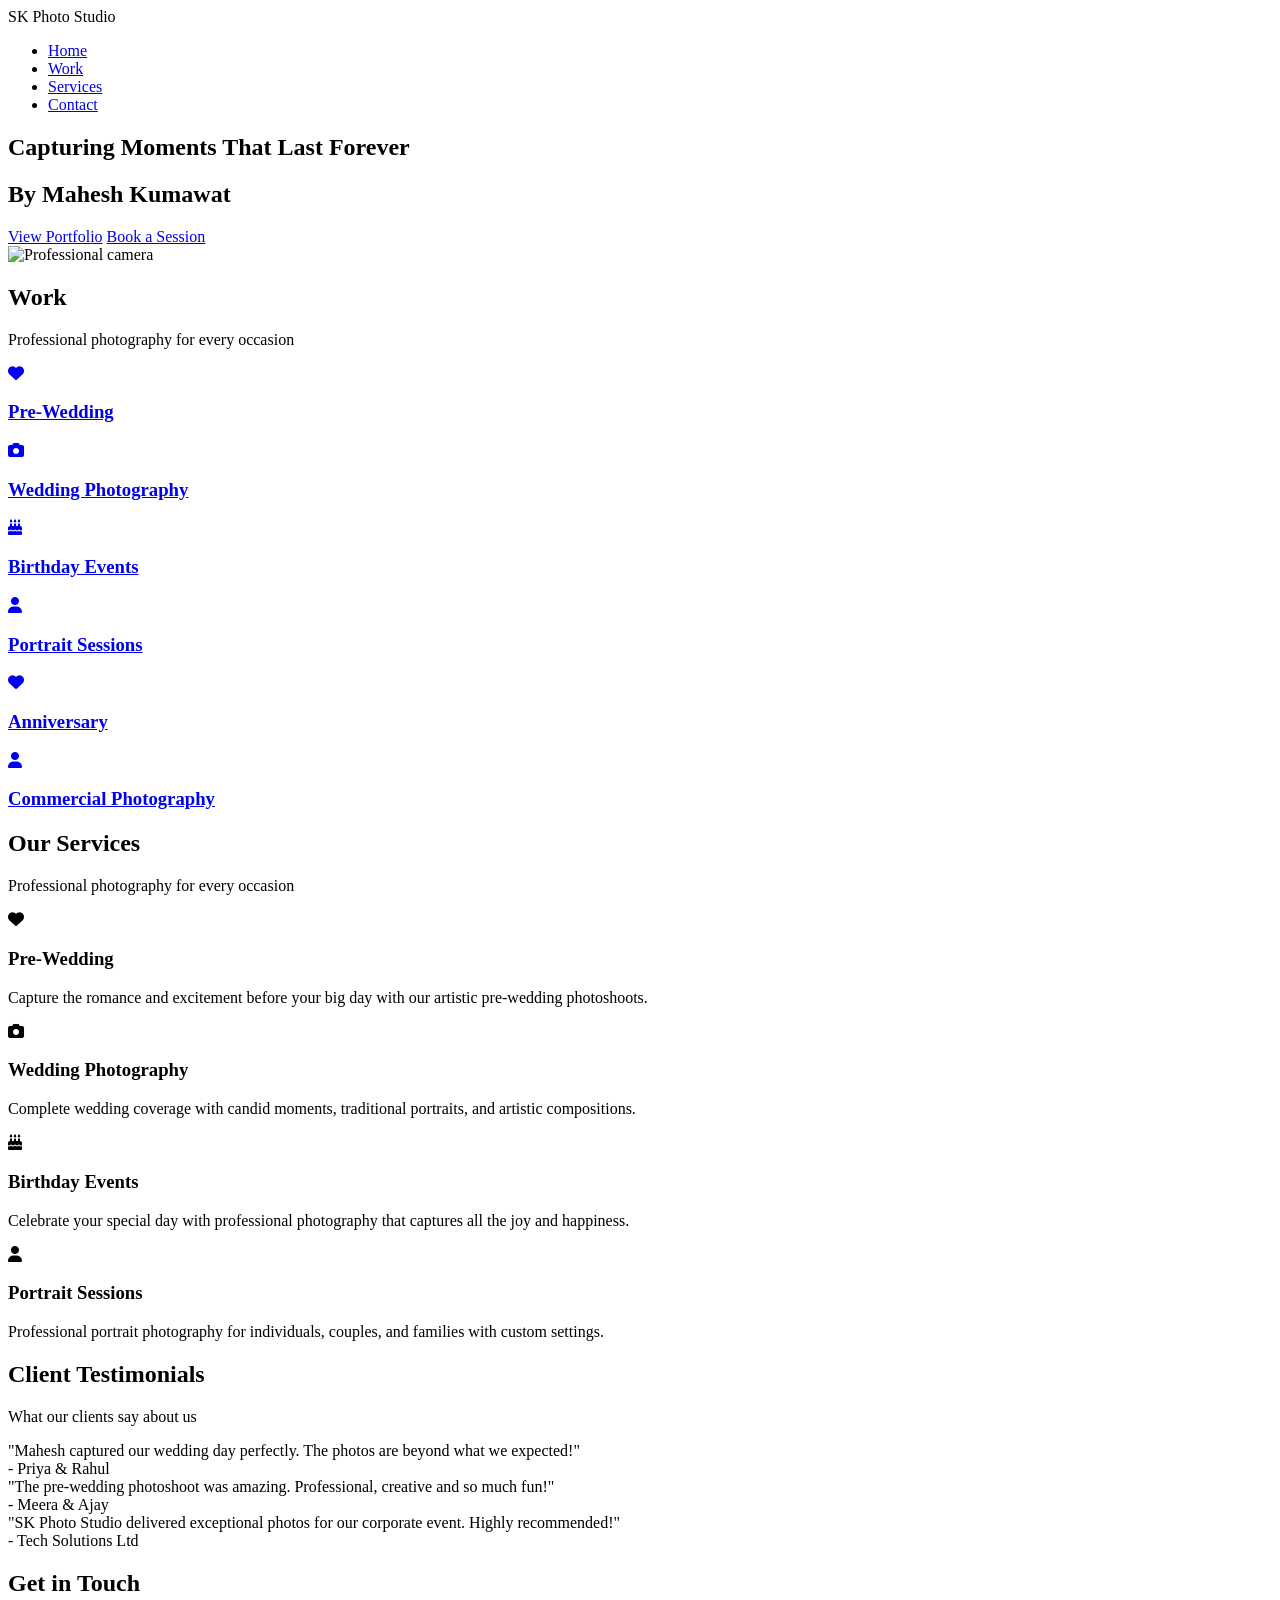
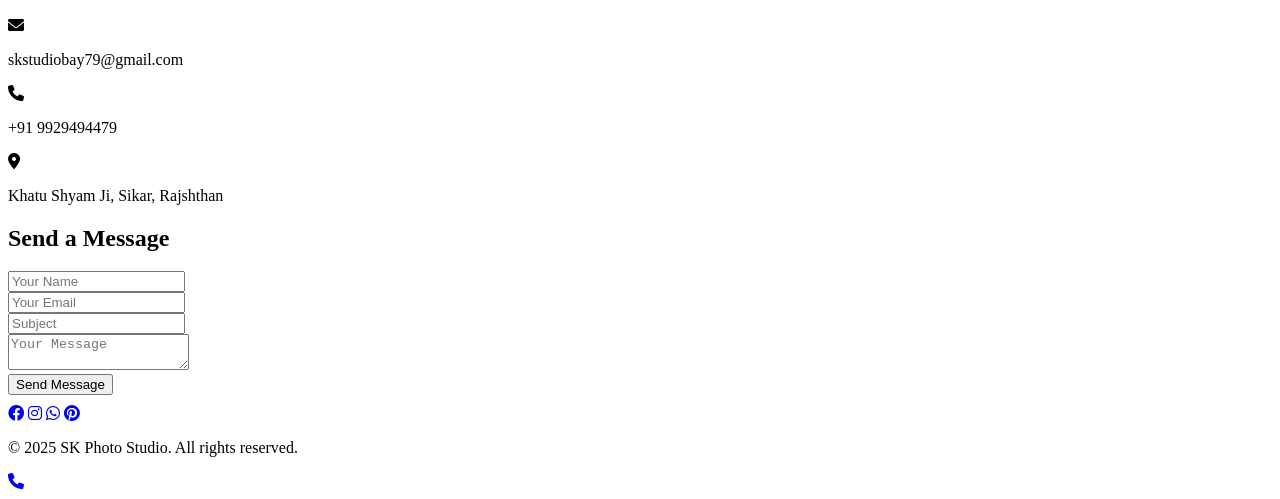
==== index.html @ 9fc98cee "Add files via upload" ====
<!DOCTYPE html>
<html lang="en">

<head>
    <meta charset="UTF-8">
    <meta http-equiv="X-UA-Compatible" content="IE=edge">
    <meta name="viewport" content="width=device-width, initial-scale=1.0">
    <title>SK Photo Studio | Professional Photography</title>
    <link rel="stylesheet" href="style.css">
    <link rel="stylesheet" href="https://cdnjs.cloudflare.com/ajax/libs/font-awesome/6.0.0/css/all.min.css">
</head>

<body>
    <header>
        <nav class="navbar">
            <div class="logo">SK Photo Studio</div>
            <ul class="nav-links">
                <li><a href="#hero">Home</a></li>
                <li><a href="#work">Work</a></li>
                <li><a href="#services">Services</a></li>
                <li><a href="#contact">Contact</a></li>
            </ul>
            <div class="hamburger">
                <span></span>
                <span></span>
                <span></span>
            </div>
        </nav>
    </header>

    <main>
        <section id="hero" class="hero-section">
            <div class="hero-content">
                <h1>Capturing Moments That Last Forever</h1>
                <h2>By Mahesh Kumawat</h2>
                <div class="hero-buttons">
                    <a href="#portfolio" class="btn primary-btn">View Portfolio</a>
                    <a href="#contact" class="btn secondary-btn">Book a Session</a>
                </div>
            </div>
            <div class="hero-image">
                <img src="camera.jpg" alt="Professional camera">
            </div>
        </section>

        <section id="work" class="services-section">
            <div class="section-header">
                <h2>Work</h2>
                <p>Professional photography for every occasion</p>
            </div>

            <div class="services-container">
                <a href="pre.html" target="_blank">
                    <div class="service-card">
                        <div class="icon"><i class="fas fa-heart"></i></div>
                        <h3>Pre-Wedding</h3>
                    </div>
                </a>
                <a href="wedding.html" target="_blank">
                    <div class="service-card">
                        <div class="icon"><i class="fas fa-camera"></i></div>
                        <h3>Wedding Photography</h3>
                    </div>
                </a>
                <a href="birthday.html" target="_blank">
                    <div class="service-card">
                        <div class="icon"><i class="fas fa-birthday-cake"></i></div>
                        <h3>Birthday Events</h3>
                    </div>
                </a>
                <a href="portrait.html" target="_blank">
                    <div class="service-card">
                        <div class="icon"><i class="fas fa-user"></i></div>
                        <h3>Portrait Sessions</h3>
                    </div>
                </a>
                <a href="anniversary.html" target="_blank">
                    <div class="service-card">
                        <div class="icon"><i class="fas fa-heart"></i></div>
                        <h3>Anniversary</h3>
                    </div>
                </a>
                 <a href="commercial.html" target="_blank">
                    <div class="service-card">
                        <div class="icon"><i class="fas fa-user"></i></div>
                        <h3>Commercial Photography</h3>
                    </div>
                </a>
            </div>
        </section>
        <section id="services" class="services-section">
            <div class="section-header">
                <h2>Our Services</h2>
                <p>Professional photography for every occasion</p>
            </div>

            <div class="services-container">
                <div class="service-card">
                    <div class="icon"><i class="fas fa-heart"></i></div>
                    <h3>Pre-Wedding</h3>
                    <p>Capture the romance and excitement before your big day with our artistic pre-wedding photoshoots.
                    </p>
                </div>
                <div class="service-card">
                    <div class="icon"><i class="fas fa-camera"></i></div>
                    <h3>Wedding Photography</h3>
                    <p>Complete wedding coverage with candid moments, traditional portraits, and artistic compositions.
                    </p>
                </div>
                <div class="service-card">
                    <div class="icon"><i class="fas fa-birthday-cake"></i></div>
                    <h3>Birthday Events</h3>
                    <p>Celebrate your special day with professional photography that captures all the joy and happiness.
                    </p>
                </div>
                <div class="service-card">
                    <div class="icon"><i class="fas fa-user"></i></div>
                    <h3>Portrait Sessions</h3>
                    <p>Professional portrait photography for individuals, couples, and families with custom settings.
                    </p>
                </div>
            </div>
        </section>

        <section id="testimonials" class="testimonials-section">
            <div class="section-header">
                <h2>Client Testimonials</h2>
                <p>What our clients say about us</p>
            </div>

            <div class="testimonial-slider">
                <div class="testimonial">
                    <div class="quote">"Mahesh captured our wedding day perfectly. The photos are beyond what we
                        expected!"</div>
                    <div class="client">- Priya & Rahul</div>
                </div>
                <div class="testimonial">
                    <div class="quote">"The pre-wedding photoshoot was amazing. Professional, creative and so much fun!"
                    </div>
                    <div class="client">- Meera & Ajay</div>
                </div>
                <div class="testimonial">
                    <div class="quote">"SK Photo Studio delivered exceptional photos for our corporate event. Highly
                        recommended!"</div>
                    <div class="client">- Tech Solutions Ltd</div>
                </div>
            </div>
        </section>
    </main>

    <footer id="contact" class="contact-section">
        <div class="contact-container">
            <div class="contact-info">
                <h2>Get in Touch</h2>
                <div class="info-item">
                    <i class="fas fa-envelope"></i>
                    <p>skstudiobay79@gmail.com</p>
                </div>
                <div class="info-item">
                    <i class="fas fa-phone"></i>
                    <p>+91 9929494479</p>
                </div>
                <div class="info-item">
                    <i class="fas fa-map-marker-alt"></i>
                    <p>Khatu Shyam Ji, Sikar, Rajshthan</p>
                </div>
            </div>
            <div class="contact-form">
                <h2>Send a Message</h2>
                <form id="contactForm" action="https://api.web3forms.com/submit" method="POST">
                    <input type="hidden" name="access_key" value="7455a74b-efa6-48df-87e2-4ef5af4d7d85">
                    <div class="form-group">
                        <input name="name" type="text" id="name" placeholder="Your Name" required>
                    </div>
                    <div class="form-group">
                        <input name="email" type="email" id="email" placeholder="Your Email" required>
                    </div>
                    <div class="form-group">
                        <input name="subject" type="text" id="subject" placeholder="Subject" required>
                    </div>
                    <div class="form-group">
                        <textarea name="message" id="message" placeholder="Your Message" required></textarea>
                    </div>
                    <button type="submit" class="btn primary-btn">Send Message</button>
                    <div id="formStatus" style="margin-top:10px;"></div>
                </form>
            </div>
        </div>
        <div class="social-links">
            <a href="https://www.facebook.com/mahesh.sk.794"><i class="fab fa-facebook"></i></a>
            <a href="https://www.instagram.com/sk_studio__official?igsh=MWwzZjhxYjd3OHpmdg=="><i class="fab fa-instagram"></i></a>
            <!-- WhatsApp button -->
            <a href="https://wa.me/919929494479" target="_blank"><i class="fab fa-whatsapp"></i></a>
            <a href="https://www.pinterest.com/skstudiobay79/"><i class="fab fa-pinterest"></i></a>
        </div>
        <div class="copyright">
            <p>&copy; 2025 SK Photo Studio. All rights reserved.</p>
        </div>
    </footer>

    <!-- Floating Call Button -->
<a href="tel:+919929494479" class="floating-call-btn" title="Call Now">
    <i class="fas fa-phone"></i>
</a>
    <script src="script.js"></script>
    <script>
document.getElementById('contactForm').addEventListener('submit', async function(e) {
    e.preventDefault();
    const form = e.target;
    const formData = new FormData(form);
    const status = document.getElementById('formStatus');
    status.textContent = "Sending...";
    try {
        const response = await fetch(form.action, {
            method: 'POST',
            body: formData
        });
        if (response.ok) {
            status.textContent = "Message sent successfully!";
            status.style.color = "green";
            form.reset();
        } else {
            status.textContent = "Error sending message. Please try again.";
            status.style.color = "red";
        }
    } catch (err) {
        status.textContent = "Network error. Please try again.";
        status.style.color = "red";
    }
});
</script>
</body>


</html>
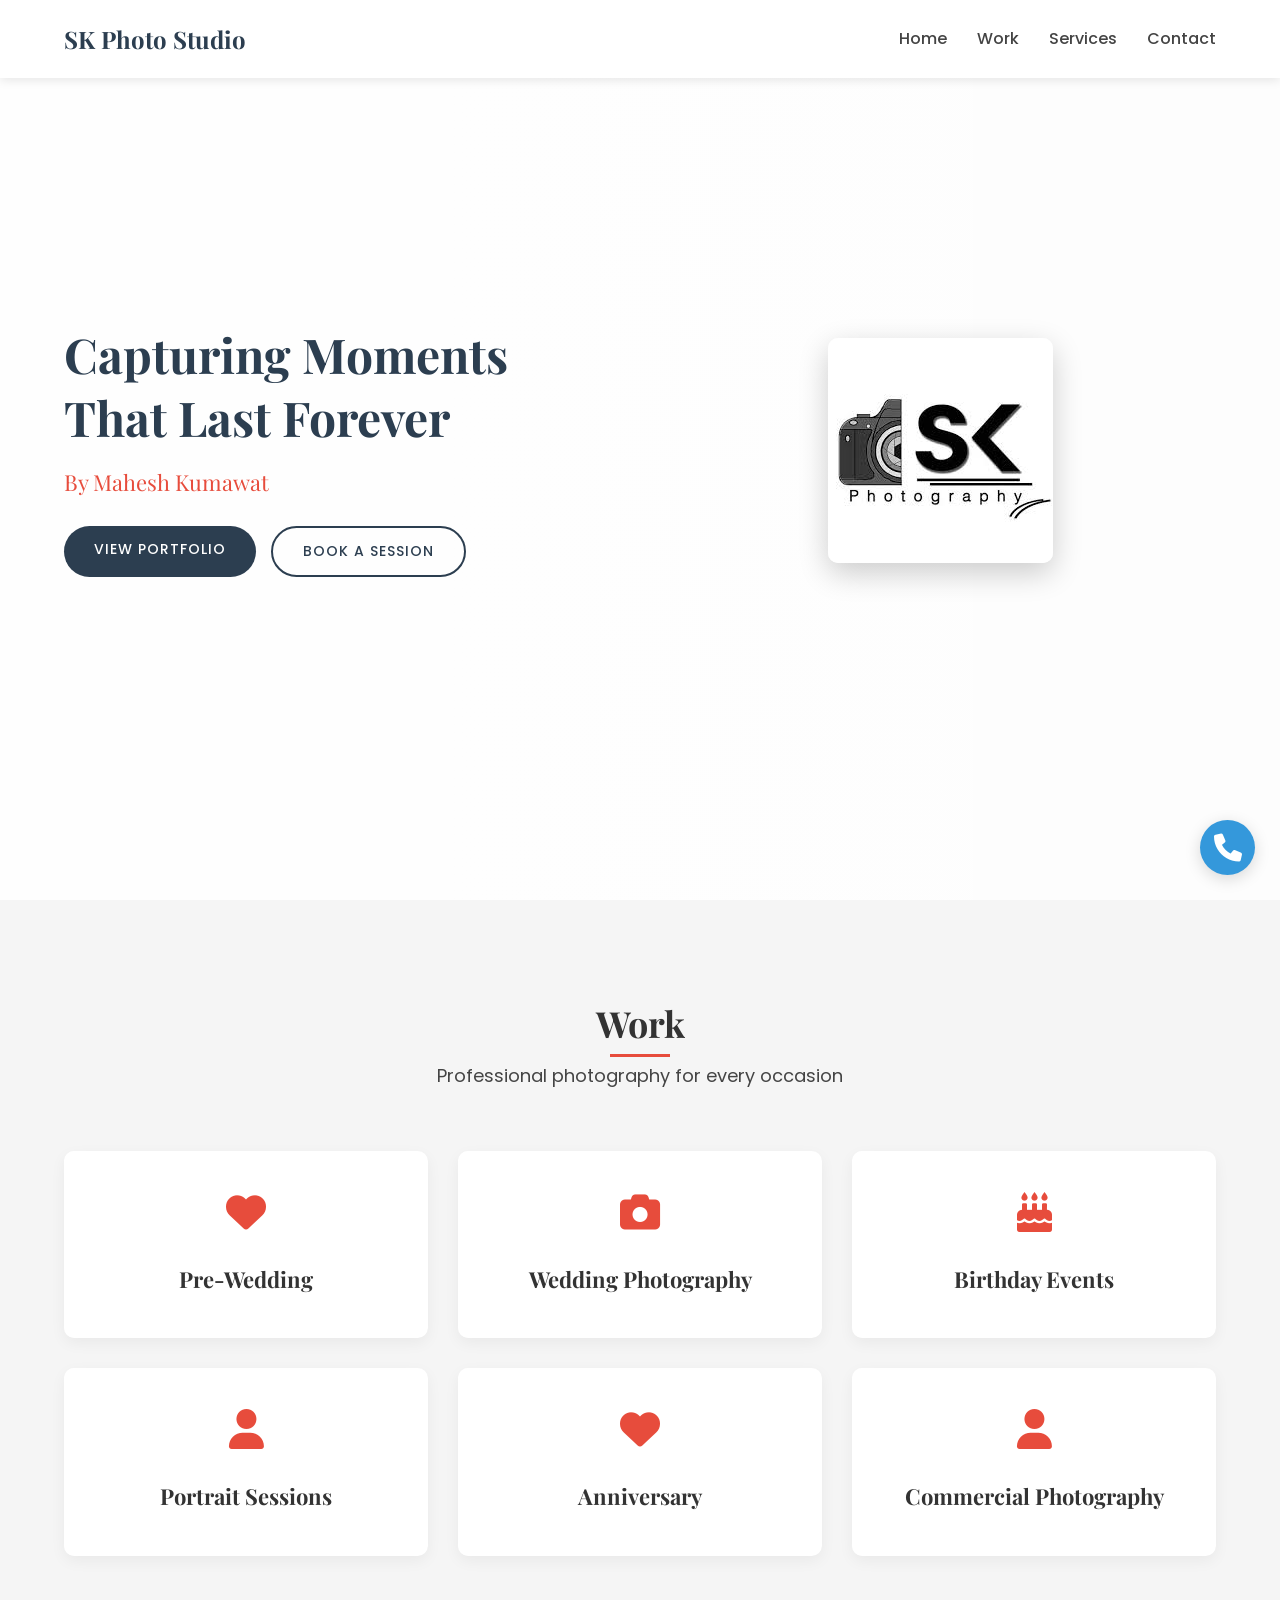
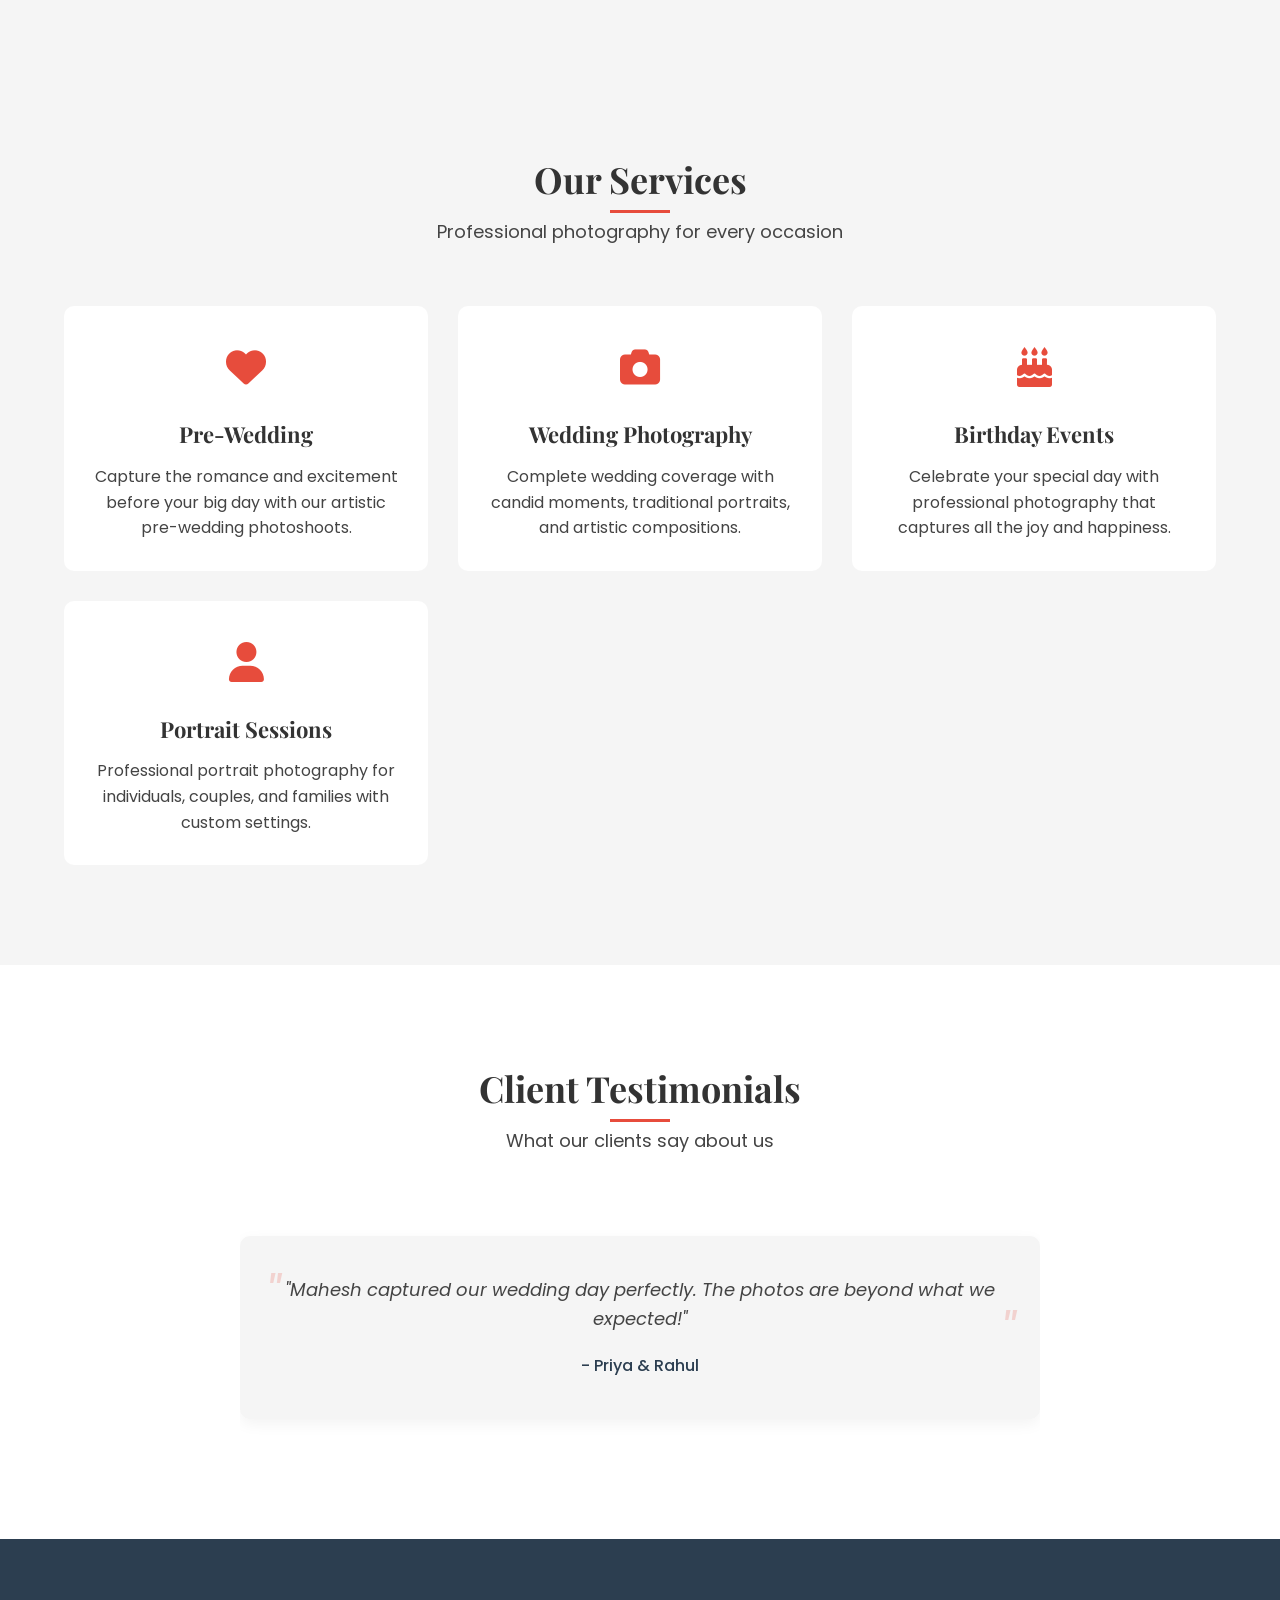
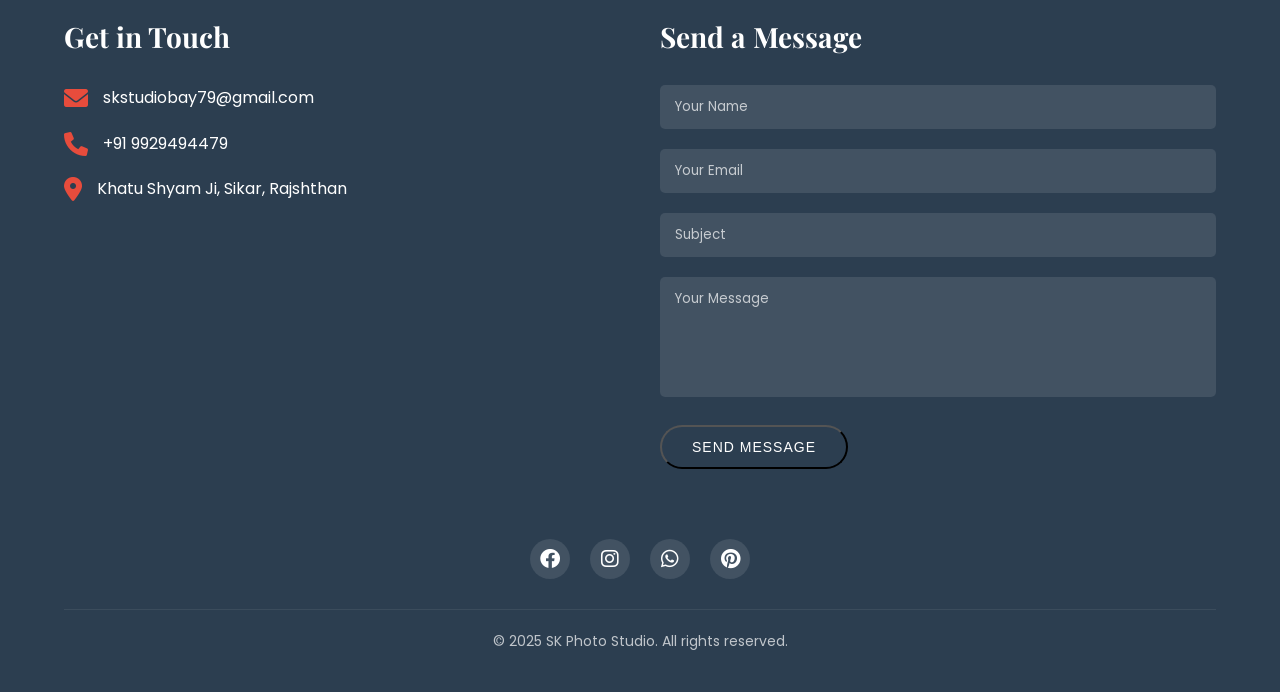
==== commit f4de79f5: "Update index.html" ====
--- a/index.html
+++ b/index.html
@@ -5,7 +5,13 @@
     <meta charset="UTF-8">
     <meta http-equiv="X-UA-Compatible" content="IE=edge">
     <meta name="viewport" content="width=device-width, initial-scale=1.0">
-    <title>SK Photo Studio | Professional Photography</title>
+    <title>SK Studio Baya | Wedding Photography</title>
+    <meta charset="UTF-8">
+    <meta name="viewport" content="width=device-width, initial-scale=1.0">
+    <meta name="description" content="SK Studio Baya - Wedding Photography, Pre Wedding, Cinematic Video, Album Design">
+    <meta name="keywords" content="SK Studio Baya, Wedding Photography, Photographer, Baya">
+    <meta name="robots" content="index, follow">
+    <link rel="canonical" href="https://skstudiobaya.vercel.app/">
     <link rel="stylesheet" href="style.css">
     <link rel="stylesheet" href="https://cdnjs.cloudflare.com/ajax/libs/font-awesome/6.0.0/css/all.min.css">
 </head>
--- a/style.css
+++ b/style.css
@@ -0,0 +1,691 @@
+@import url('https://fonts.googleapis.com/css2?family=Playfair+Display:wght@400;500;700&family=Poppins:wght@300;400;500;600&display=swap');
+
+:root {
+    --primary-color: #2c3e50;
+    --secondary-color: #e74c3c;
+    --accent-color: #3498db;
+    --light-color: #f9f9f9;
+    --dark-color: #333;
+    --text-color: #444;
+    --heading-font: 'Playfair Display', serif;
+    --body-font: 'Poppins', sans-serif;
+    --transition: all 0.3s ease;
+}
+
+* {
+    margin: 0;
+    padding: 0;
+    box-sizing: border-box;
+}
+
+html {
+    scroll-behavior: smooth;
+}
+
+body {
+    font-family: var(--body-font);
+    line-height: 1.6;
+    color: var(--text-color);
+    background-color: var(--light-color);
+}
+
+h1, h2, h3, h4 {
+    font-family: var(--heading-font);
+    line-height: 1.3;
+    color: var(--dark-color);
+}
+
+img {
+    max-width: 100%;
+    height: auto;
+    display: block;
+}
+
+a {
+    text-decoration: none;
+    color: inherit;
+}
+
+ul {
+    list-style: none;
+}
+
+.btn {
+    display: inline-block;
+    padding: 12px 30px;
+    border-radius: 30px;
+    font-weight: 500;
+    text-transform: uppercase;
+    letter-spacing: 1px;
+    font-size: 14px;
+    transition: var(--transition);
+    cursor: pointer;
+}
+
+.primary-btn {
+    background-color: var(--primary-color);
+    color: white;
+}
+
+.primary-btn:hover {
+    background-color: var(--dark-color);
+    transform: translateY(-3px);
+}
+
+.secondary-btn {
+    background-color: transparent;
+    color: var(--primary-color);
+    border: 2px solid var(--primary-color);
+}
+
+.secondary-btn:hover {
+    background-color: var(--primary-color);
+    color: white;
+    transform: translateY(-3px);
+}
+
+/* Navbar Styles */
+.navbar {
+    display: flex;
+    justify-content: space-between;
+    align-items: center;
+    padding: 20px 5%;
+    position: fixed;
+    width: 100%;
+    z-index: 1000;
+    background-color: rgba(255, 255, 255, 0.95);
+    box-shadow: 0 2px 10px rgba(0, 0, 0, 0.1);
+    transition: var(--transition);
+}
+
+.navbar.scrolled {
+    padding: 15px 5%;
+}
+
+.logo {
+    font-family: var(--heading-font);
+    font-size: 24px;
+    font-weight: 700;
+    color: var(--primary-color);
+}
+
+.nav-links {
+    display: flex;
+    gap: 30px;
+}
+
+.nav-links a {
+    position: relative;
+    font-weight: 500;
+    transition: var(--transition);
+}
+
+.nav-links a:after {
+    content: '';
+    position: absolute;
+    width: 0;
+    height: 2px;
+    background-color: var(--secondary-color);
+    bottom: -5px;
+    left: 0;
+    transition: var(--transition);
+}
+
+.nav-links a:hover {
+    color: var(--secondary-color);
+}
+
+.nav-links a:hover:after {
+    width: 100%;
+}
+
+.hamburger {
+    display: none;
+    flex-direction: column;
+    gap: 5px;
+    cursor: pointer;
+}
+
+.hamburger span {
+    width: 30px;
+    height: 3px;
+    background-color: var(--primary-color);
+    transition: var(--transition);
+}
+
+/* Hero Section */
+.hero-section {
+    height: 100vh;
+    display: flex;
+    align-items: center;
+    padding: 0 5%;
+    background: linear-gradient(to right, rgba(255,255,255,0.9), rgba(255,255,255,0.7)), 
+                url('https://i.pinimg.com/originals/a2/9d/cb/a29dcb840b9ee57ccb92b0acd0e6949c.jpg   ') no-repeat center/cover;
+}
+
+.hero-content {
+    flex: 1;
+    padding-right: 50px;
+}
+
+.hero-content h1 {
+    font-size: 48px;
+    margin-bottom: 20px;
+    color: var(--primary-color);
+}
+
+.hero-content h2 {
+    font-size: 22px;
+    font-weight: 400;
+    margin-bottom: 30px;
+    color: var(--secondary-color);
+}
+
+.hero-buttons {
+    display: flex;
+    gap: 15px;
+}
+
+.hero-image {
+    flex: 1;
+    display: flex;
+    justify-content: center;
+    align-items: center;
+}
+
+.hero-image img {
+    max-width: 90%;
+    border-radius: 10px;
+    box-shadow: 0 10px 30px rgba(0, 0, 0, 0.2);
+    transition: var(--transition);
+}
+
+.hero-image img:hover {
+    transform: scale(1.02);
+}
+
+/* Section Styles */
+section {
+    padding: 100px 5%;
+}
+
+.section-header {
+    text-align: center;
+    margin-bottom: 60px;
+}
+
+.section-header h2 {
+    font-size: 36px;
+    position: relative;
+    display: inline-block;
+    margin-bottom: 15px;
+}
+
+.section-header h2:after {
+    content: '';
+    position: absolute;
+    width: 60px;
+    height: 3px;
+    background-color: var(--secondary-color);
+    bottom: -10px;
+    left: 50%;
+    transform: translateX(-50%);
+}
+
+.section-header p {
+    color: var(--text-color);
+    font-size: 18px;
+}
+
+/* Portfolio Section */
+.portfolio-section {
+    background-color: white;
+}
+
+.portfolio-filter {
+    display: flex;
+    justify-content: center;
+    gap: 15px;
+    margin-bottom: 40px;
+}
+
+.filter-btn {
+    background: transparent;
+    border: none;
+    padding: 8px 20px;
+    border-radius: 30px;
+    cursor: pointer;
+    font-family: var(--body-font);
+    font-size: 16px;
+    transition: var(--transition);
+}
+
+.filter-btn:hover, .filter-btn.active {
+    background-color: var(--primary-color);
+    color: white;
+}
+
+.gallery-grid {
+    display: grid;
+    grid-template-columns: repeat(auto-fill, minmax(300px, 1fr));
+    gap: 25px;
+}
+
+.gallery-item {
+    position: relative;
+    overflow: hidden;
+    border-radius: 10px;
+    box-shadow: 0 5px 15px rgba(0,0,0,0.1);
+    transition: var(--transition);
+}
+
+.gallery-item img {
+    width: 100%;
+    height: 300px;
+    object-fit: cover;
+    transition: var(--transition);
+}
+
+.overlay {
+    position: absolute;
+    bottom: 0;
+    left: 0;
+    right: 0;
+    background-color: rgba(0, 0, 0, 0.7);
+    padding: 20px;
+    color: white;
+    transform: translateY(100%);
+    transition: var(--transition);
+}
+
+.gallery-item:hover .overlay {
+    transform: translateY(0);
+}
+
+.gallery-item:hover img {
+    transform: scale(1.1);
+}
+
+.overlay h3 {
+    color: white;
+    margin-bottom: 10px;
+}
+
+/* Services Section */
+.services-section {
+    background-color: #f5f5f5;
+}
+
+.services-container {
+    display: grid;
+    grid-template-columns: repeat(auto-fill, minmax(300px, 1fr));
+    gap: 30px;
+}
+
+/* Updated styling for anchor tags in services-container */
+.services-container a {
+    display: block;
+    text-decoration: none;
+    border-radius: 10px;
+    overflow: hidden;
+    transition: var(--transition);
+    position: relative;
+    color: var(--primary-color);
+    box-shadow: 0 5px 15px rgba(0,0,0,0.05);
+    background: linear-gradient(145deg, #ffffff, #f0f0f0);
+}
+
+.services-container a:hover {
+    transform: translateY(-10px);
+    box-shadow: 0 15px 30px rgba(0, 0, 0, 0.15);
+    color: var(--secondary-color);
+}
+
+.services-container a::before {
+    content: '';
+    position: absolute;
+    top: 0;
+    left: 0;
+    width: 100%;
+    height: 0;
+    background: linear-gradient(to bottom, rgba(231, 76, 60, 0.1), transparent);
+    transition: var(--transition);
+    z-index: 1;
+}
+
+.services-container a:hover::before {
+    height: 100%;
+}
+
+.services-container a::after {
+    content: '';
+    position: absolute;
+    bottom: 0;
+    left: 50%;
+    transform: translateX(-50%);
+    width: 0;
+    height: 3px;
+    background-color: var(--secondary-color);
+    transition: var(--transition);
+}
+
+.services-container a:hover::after {
+    width: 80%;
+}
+
+.service-card {
+    background-color: white;
+    padding: 30px;
+    border-radius: 10px;
+    text-align: center;
+    transition: var(--transition);
+    position: relative;
+    z-index: 2;
+}
+
+.service-card:hover {
+    transform: translateY(-10px);
+    box-shadow: 0 15px 30px rgba(0,0,0,0.1);
+}
+
+.icon {
+    font-size: 40px;
+    color: var(--secondary-color);
+    margin-bottom: 20px;
+}
+
+.service-card h3 {
+    margin-bottom: 15px;
+    font-size: 22px;
+}
+
+/* Testimonials Section */
+.testimonials-section {
+    background-color: white;
+}
+
+.testimonial-slider {
+    max-width: 800px;
+    margin: 0 auto;
+    display: flex;
+    overflow-x: auto;
+    scroll-snap-type: x mandatory;
+    gap: 30px;
+    padding: 20px 0;
+}
+
+.testimonial {
+    min-width: 100%;
+    scroll-snap-align: start;
+    background-color: #f5f5f5;
+    padding: 40px;
+    border-radius: 10px;
+    box-shadow: 0 5px 15px rgba(0,0,0,0.05);
+    text-align: center;
+}
+
+/* New styling for anchor tags in testimonial slider */
+.testimonial-slider a {
+    display: inline-block;
+    color: var(--primary-color);
+    font-weight: 500;
+    position: relative;
+    padding: 2px 4px;
+    transition: var(--transition);
+    text-decoration: none;
+    border-bottom: 1px dashed var(--secondary-color);
+}
+
+.testimonial-slider a:hover {
+    color: var(--secondary-color);
+    background-color: rgba(231, 76, 60, 0.05);
+    border-bottom: 1px solid var(--secondary-color);
+}
+
+.testimonial-slider a::after {
+    content: '→';
+    position: absolute;
+    opacity: 0;
+    right: -12px;
+    top: 50%;
+    transform: translateY(-50%);
+    transition: var(--transition);
+}
+
+.testimonial-slider a:hover::after {
+    opacity: 1;
+    right: -20px;
+}
+
+.quote {
+    font-size: 18px;
+    font-style: italic;
+    margin-bottom: 20px;
+    position: relative;
+}
+
+.quote:before, .quote:after {
+    content: '"';
+    font-size: 50px;
+    color: var(--secondary-color);
+    opacity: 0.2;
+    position: absolute;
+}
+
+.quote:before {
+    top: -20px;
+    left: -15px;
+}
+
+.quote:after {
+    bottom: -40px;
+    right: -15px;
+}
+
+.client {
+    font-weight: 500;
+    color: var(--primary-color);
+}
+
+/* Contact Section */
+.contact-section {
+    background-color: var(--primary-color);
+    color: white;
+    padding: 80px 5% 40px;
+}
+
+.contact-container {
+    display: grid;
+    grid-template-columns: repeat(auto-fit, minmax(300px, 1fr));
+    gap: 40px;
+    margin-bottom: 60px;
+}
+
+.contact-info h2, .contact-form h2 {
+    color: white;
+    margin-bottom: 30px;
+    font-size: 28px;
+}
+
+.info-item {
+    display: flex;
+    align-items: center;
+    margin-bottom: 20px;
+}
+
+.info-item i {
+    font-size: 24px;
+    margin-right: 15px;
+    color: var(--secondary-color);
+}
+
+.form-group {
+    margin-bottom: 20px;
+}
+
+.form-group input, .form-group textarea {
+    width: 100%;
+    padding: 12px 15px;
+    border: none;
+    border-radius: 5px;
+    background-color: rgba(255, 255, 255, 0.1);
+    color: white;
+    font-family: var(--body-font);
+}
+
+.form-group input::placeholder, .form-group textarea::placeholder {
+    color: rgba(255, 255, 255, 0.7);
+}
+
+.form-group textarea {
+    height: 120px;
+    resize: none;
+}
+
+.social-links {
+    display: flex;
+    justify-content: center;
+    gap: 20px;
+    margin-bottom: 30px;
+}
+
+.social-links a {
+    width: 40px;
+    height: 40px;
+    border-radius: 50%;
+    background-color: rgba(255, 255, 255, 0.1);
+    display: flex;
+    justify-content: center;
+    align-items: center;
+    transition: var(--transition);
+}
+
+.social-links a:hover {
+    background-color: var(--secondary-color);
+    transform: translateY(-5px);
+}
+
+.social-links i {
+    font-size: 20px;
+    color: white;
+}
+
+.copyright {
+    text-align: center;
+    padding-top: 20px;
+    border-top: 1px solid rgba(255, 255, 255, 0.1);
+    font-size: 14px;
+    opacity: 0.7;
+}
+
+/* Floating Call Button */
+.floating-call-btn {
+    position: fixed;
+    bottom: 25px;
+    right: 25px;
+    z-index: 2000;
+    background: var(--accent-color); /* Blue color */
+    color: #fff;
+    border-radius: 50%;
+    width: 55px;
+    height: 55px;
+    display: flex;
+    align-items: center;
+    justify-content: center;
+    font-size: 28px;
+    box-shadow: 0 4px 16px rgba(0,0,0,0.15);
+    transition: background 0.3s;
+}
+.floating-call-btn:hover {
+    background: #217dbb; /* Darker blue on hover */
+    color: #fff;
+}
+
+/* Responsive Styles */
+@media (max-width: 992px) {
+    .hero-section {
+        flex-direction: column;
+        text-align: center;
+        padding-top: 100px;
+    }
+    
+    .hero-content {
+        padding-right: 0;
+        margin-bottom: 50px;
+    }
+    
+    .hero-buttons {
+        justify-content: center;
+    }
+    
+    .nav-links {
+        position: fixed;
+        top: 70px;
+        left: 0;
+        width: 100%;
+        background-color: white;
+        flex-direction: column;
+        padding: 20px 0;
+        gap: 15px;
+        text-align: center;
+        transform: translateY(-100%);
+        opacity: 0;
+        pointer-events: none;
+        transition: var(--transition);
+        box-shadow: 0 10px 15px rgba(0,0,0,0.1);
+    }
+    
+    .nav-links.active {
+        transform: translateY(0);
+        opacity: 1;
+        pointer-events: all;
+    }
+    
+    .hamburger {
+        display: flex;
+    }
+}
+
+@media (max-width: 768px) {
+    section {
+        padding: 70px 5%;
+    }
+    
+    .hero-content h1 {
+        font-size: 36px;
+    }
+    
+    .section-header h2 {
+        font-size: 30px;
+    }
+    
+    .gallery-grid {
+        grid-template-columns: repeat(auto-fill, minmax(250px, 1fr));
+    }
+    
+    .services-container {
+        grid-template-columns: repeat(auto-fill, minmax(250px, 1fr));
+        gap: 20px;
+    }
+}
+
+@media (max-width: 576px) {
+    .hero-buttons {
+        flex-direction: column;
+        gap: 15px;
+    }
+    
+    .btn {
+        display: block;
+        width: 100%;
+    }
+    
+    .portfolio-filter {
+        flex-wrap: wrap;
+    }
+    
+    .services-container {
+        grid-template-columns: 1fr;
+        gap: 15px;
+    }
+}
